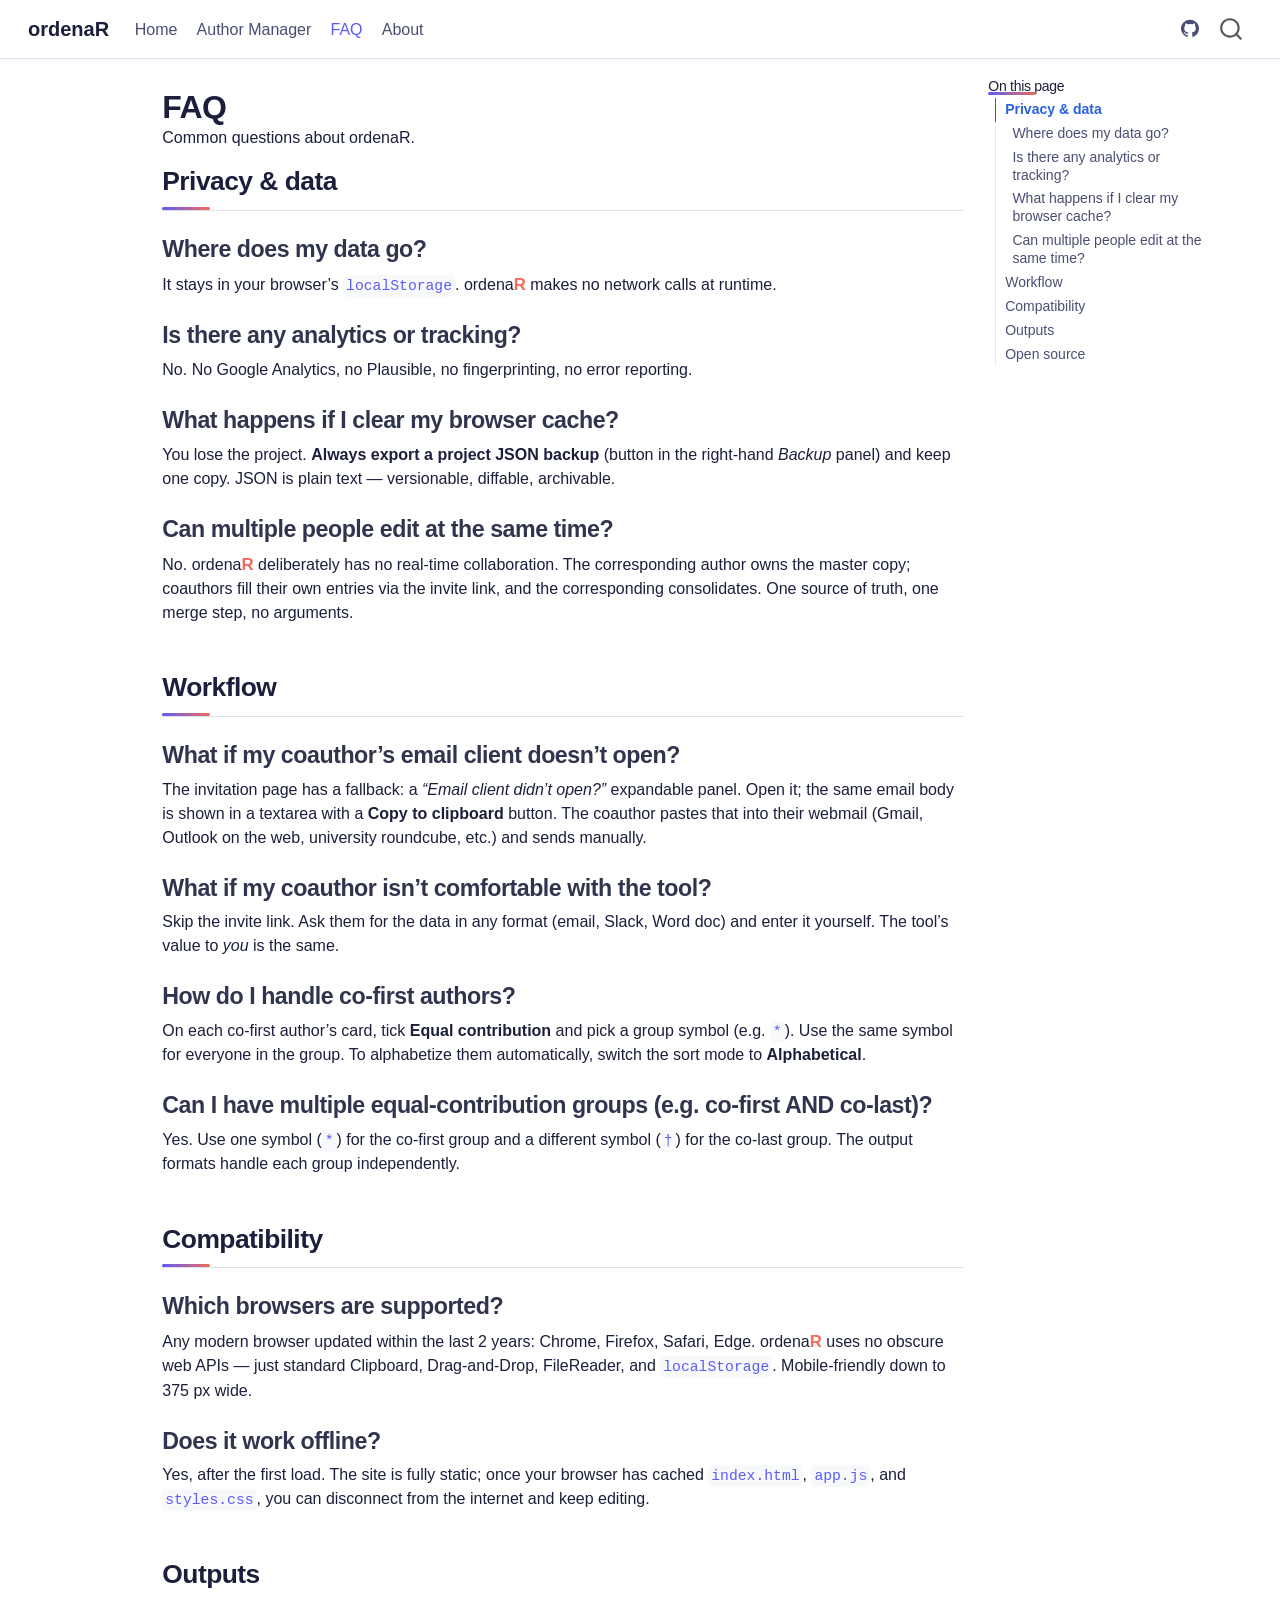
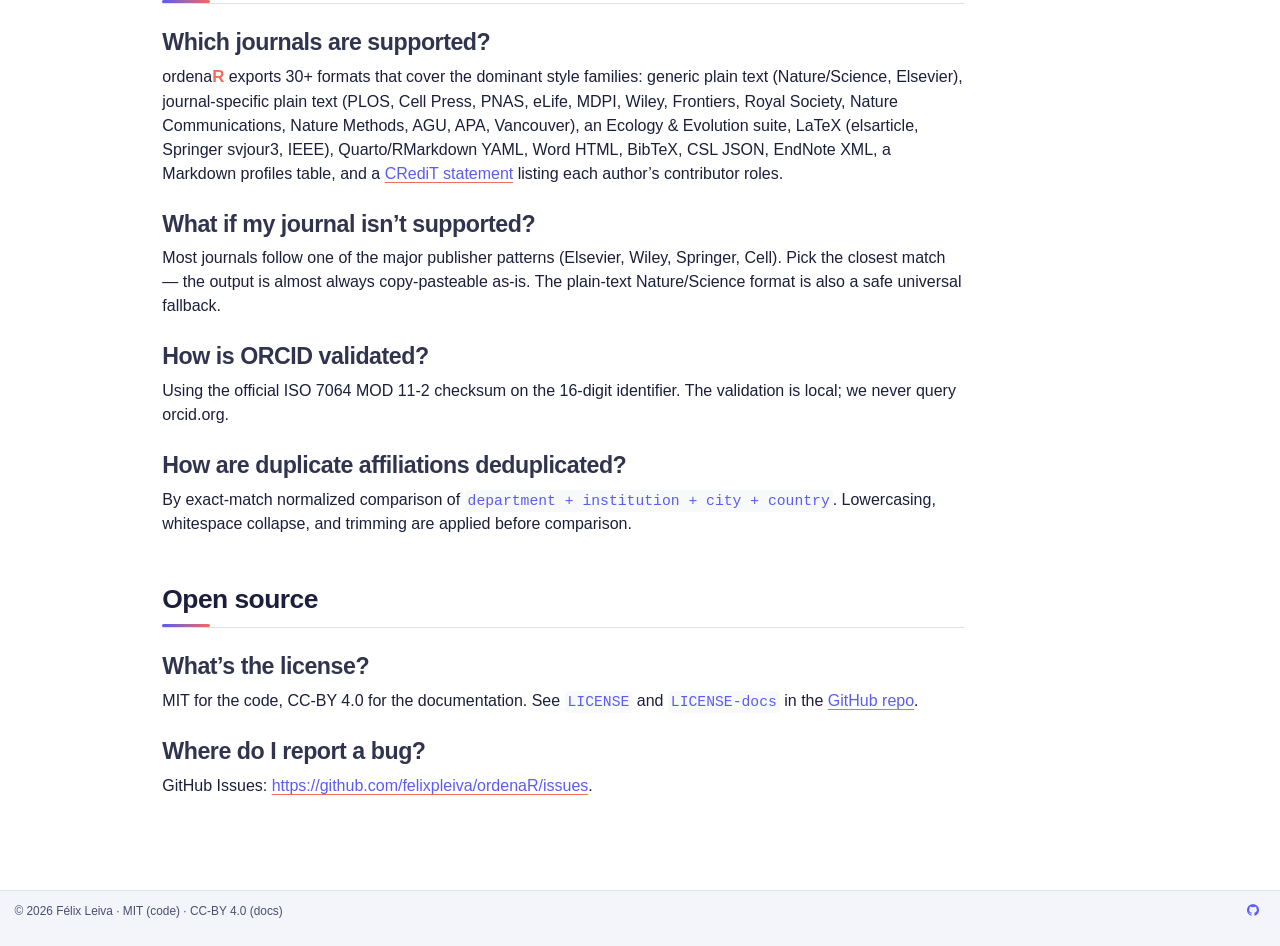
==== faq.html @ a2db0790 "Deploying to gh-pages from @ felixpleiva/ordenaR@e0cb5f32d7798f420a623ef9fae469dfe16ce0b2 🚀" ====
<!DOCTYPE html>
<html xmlns="http://www.w3.org/1999/xhtml" lang="en" xml:lang="en"><head>

<meta charset="utf-8">
<meta name="generator" content="quarto-1.5.57">

<meta name="viewport" content="width=device-width, initial-scale=1.0, user-scalable=yes">

<meta name="description" content="Common questions about ordenaR.">

<title>FAQ – ordenaR</title>
<style>
code{white-space: pre-wrap;}
span.smallcaps{font-variant: small-caps;}
div.columns{display: flex; gap: min(4vw, 1.5em);}
div.column{flex: auto; overflow-x: auto;}
div.hanging-indent{margin-left: 1.5em; text-indent: -1.5em;}
ul.task-list{list-style: none;}
ul.task-list li input[type="checkbox"] {
  width: 0.8em;
  margin: 0 0.8em 0.2em -1em; /* quarto-specific, see https://github.com/quarto-dev/quarto-cli/issues/4556 */ 
  vertical-align: middle;
}
</style>


<script src="site_libs/quarto-nav/quarto-nav.js"></script>
<script src="site_libs/clipboard/clipboard.min.js"></script>
<script src="site_libs/quarto-search/autocomplete.umd.js"></script>
<script src="site_libs/quarto-search/fuse.min.js"></script>
<script src="site_libs/quarto-search/quarto-search.js"></script>
<meta name="quarto:offset" content="./">
<script src="site_libs/quarto-html/quarto.js"></script>
<script src="site_libs/quarto-html/popper.min.js"></script>
<script src="site_libs/quarto-html/tippy.umd.min.js"></script>
<script src="site_libs/quarto-html/anchor.min.js"></script>
<link href="site_libs/quarto-html/tippy.css" rel="stylesheet">
<link href="site_libs/quarto-html/quarto-syntax-highlighting.css" rel="stylesheet" id="quarto-text-highlighting-styles">
<script src="site_libs/bootstrap/bootstrap.min.js"></script>
<link href="site_libs/bootstrap/bootstrap-icons.css" rel="stylesheet">
<link href="site_libs/bootstrap/bootstrap.min.css" rel="stylesheet" id="quarto-bootstrap" data-mode="light">
<script id="quarto-search-options" type="application/json">{
  "location": "navbar",
  "copy-button": false,
  "collapse-after": 3,
  "panel-placement": "end",
  "type": "overlay",
  "limit": 50,
  "keyboard-shortcut": [
    "f",
    "/",
    "s"
  ],
  "show-item-context": false,
  "language": {
    "search-no-results-text": "No results",
    "search-matching-documents-text": "matching documents",
    "search-copy-link-title": "Copy link to search",
    "search-hide-matches-text": "Hide additional matches",
    "search-more-match-text": "more match in this document",
    "search-more-matches-text": "more matches in this document",
    "search-clear-button-title": "Clear",
    "search-text-placeholder": "",
    "search-detached-cancel-button-title": "Cancel",
    "search-submit-button-title": "Submit",
    "search-label": "Search"
  }
}</script>
<style>html{ scroll-behavior: smooth; }</style>


<link rel="stylesheet" href="styles.css">
</head>

<body class="nav-fixed">

<div id="quarto-search-results"></div>
  <header id="quarto-header" class="headroom fixed-top">
    <nav class="navbar navbar-expand-lg " data-bs-theme="dark">
      <div class="navbar-container container-fluid">
      <div class="navbar-brand-container mx-auto">
    <a class="navbar-brand" href="./index.html">
    <span class="navbar-title">ordenaR</span>
    </a>
  </div>
            <div id="quarto-search" class="" title="Search"></div>
          <button class="navbar-toggler" type="button" data-bs-toggle="collapse" data-bs-target="#navbarCollapse" aria-controls="navbarCollapse" role="menu" aria-expanded="false" aria-label="Toggle navigation" onclick="if (window.quartoToggleHeadroom) { window.quartoToggleHeadroom(); }">
  <span class="navbar-toggler-icon"></span>
</button>
          <div class="collapse navbar-collapse" id="navbarCollapse">
            <ul class="navbar-nav navbar-nav-scroll me-auto">
  <li class="nav-item">
    <a class="nav-link" href="./index.html"> 
<span class="menu-text">Home</span></a>
  </li>  
  <li class="nav-item">
    <a class="nav-link" href="./author-manager.html"> 
<span class="menu-text">Author Manager</span></a>
  </li>  
  <li class="nav-item">
    <a class="nav-link active" href="./faq.html" aria-current="page"> 
<span class="menu-text">FAQ</span></a>
  </li>  
  <li class="nav-item">
    <a class="nav-link" href="./about.html"> 
<span class="menu-text">About</span></a>
  </li>  
</ul>
            <ul class="navbar-nav navbar-nav-scroll ms-auto">
  <li class="nav-item compact">
    <a class="nav-link" href="https://github.com/felixpleiva/ordenaR"> <i class="bi bi-github" role="img" aria-label="GitHub repository">
</i> 
<span class="menu-text"></span></a>
  </li>  
</ul>
          </div> <!-- /navcollapse -->
            <div class="quarto-navbar-tools">
</div>
      </div> <!-- /container-fluid -->
    </nav>
</header>
<!-- content -->
<div id="quarto-content" class="quarto-container page-columns page-rows-contents page-layout-article page-navbar">
<!-- sidebar -->
<!-- margin-sidebar -->
    <div id="quarto-margin-sidebar" class="sidebar margin-sidebar">
        <nav id="TOC" role="doc-toc" class="toc-active">
    <h2 id="toc-title">On this page</h2>
   
  <ul>
  <li><a href="#privacy-data" id="toc-privacy-data" class="nav-link active" data-scroll-target="#privacy-data">Privacy &amp; data</a>
  <ul class="collapse">
  <li><a href="#where-does-my-data-go" id="toc-where-does-my-data-go" class="nav-link" data-scroll-target="#where-does-my-data-go">Where does my data go?</a></li>
  <li><a href="#is-there-any-analytics-or-tracking" id="toc-is-there-any-analytics-or-tracking" class="nav-link" data-scroll-target="#is-there-any-analytics-or-tracking">Is there any analytics or tracking?</a></li>
  <li><a href="#what-happens-if-i-clear-my-browser-cache" id="toc-what-happens-if-i-clear-my-browser-cache" class="nav-link" data-scroll-target="#what-happens-if-i-clear-my-browser-cache">What happens if I clear my browser cache?</a></li>
  <li><a href="#can-multiple-people-edit-at-the-same-time" id="toc-can-multiple-people-edit-at-the-same-time" class="nav-link" data-scroll-target="#can-multiple-people-edit-at-the-same-time">Can multiple people edit at the same time?</a></li>
  </ul></li>
  <li><a href="#workflow" id="toc-workflow" class="nav-link" data-scroll-target="#workflow">Workflow</a>
  <ul class="collapse">
  <li><a href="#what-if-my-coauthors-email-client-doesnt-open" id="toc-what-if-my-coauthors-email-client-doesnt-open" class="nav-link" data-scroll-target="#what-if-my-coauthors-email-client-doesnt-open">What if my coauthor’s email client doesn’t open?</a></li>
  <li><a href="#what-if-my-coauthor-isnt-comfortable-with-the-tool" id="toc-what-if-my-coauthor-isnt-comfortable-with-the-tool" class="nav-link" data-scroll-target="#what-if-my-coauthor-isnt-comfortable-with-the-tool">What if my coauthor isn’t comfortable with the tool?</a></li>
  <li><a href="#how-do-i-handle-co-first-authors" id="toc-how-do-i-handle-co-first-authors" class="nav-link" data-scroll-target="#how-do-i-handle-co-first-authors">How do I handle co-first authors?</a></li>
  <li><a href="#can-i-have-multiple-equal-contribution-groups-e.g.-co-first-and-co-last" id="toc-can-i-have-multiple-equal-contribution-groups-e.g.-co-first-and-co-last" class="nav-link" data-scroll-target="#can-i-have-multiple-equal-contribution-groups-e.g.-co-first-and-co-last">Can I have multiple equal-contribution groups (e.g.&nbsp;co-first AND co-last)?</a></li>
  </ul></li>
  <li><a href="#compatibility" id="toc-compatibility" class="nav-link" data-scroll-target="#compatibility">Compatibility</a>
  <ul class="collapse">
  <li><a href="#which-browsers-are-supported" id="toc-which-browsers-are-supported" class="nav-link" data-scroll-target="#which-browsers-are-supported">Which browsers are supported?</a></li>
  <li><a href="#does-it-work-offline" id="toc-does-it-work-offline" class="nav-link" data-scroll-target="#does-it-work-offline">Does it work offline?</a></li>
  </ul></li>
  <li><a href="#outputs" id="toc-outputs" class="nav-link" data-scroll-target="#outputs">Outputs</a>
  <ul class="collapse">
  <li><a href="#which-journals-are-supported" id="toc-which-journals-are-supported" class="nav-link" data-scroll-target="#which-journals-are-supported">Which journals are supported?</a></li>
  <li><a href="#what-if-my-journal-isnt-supported" id="toc-what-if-my-journal-isnt-supported" class="nav-link" data-scroll-target="#what-if-my-journal-isnt-supported">What if my journal isn’t supported?</a></li>
  <li><a href="#how-is-orcid-validated" id="toc-how-is-orcid-validated" class="nav-link" data-scroll-target="#how-is-orcid-validated">How is ORCID validated?</a></li>
  <li><a href="#how-are-duplicate-affiliations-deduplicated" id="toc-how-are-duplicate-affiliations-deduplicated" class="nav-link" data-scroll-target="#how-are-duplicate-affiliations-deduplicated">How are duplicate affiliations deduplicated?</a></li>
  </ul></li>
  <li><a href="#open-source" id="toc-open-source" class="nav-link" data-scroll-target="#open-source">Open source</a>
  <ul class="collapse">
  <li><a href="#whats-the-license" id="toc-whats-the-license" class="nav-link" data-scroll-target="#whats-the-license">What’s the license?</a></li>
  <li><a href="#where-do-i-report-a-bug" id="toc-where-do-i-report-a-bug" class="nav-link" data-scroll-target="#where-do-i-report-a-bug">Where do I report a bug?</a></li>
  </ul></li>
  </ul>
</nav>
    </div>
<!-- main -->
<main class="content" id="quarto-document-content">

<header id="title-block-header" class="quarto-title-block default">
<div class="quarto-title">
<h1 class="title">FAQ</h1>
</div>

<div>
  <div class="description">
    Common questions about ordenaR.
  </div>
</div>


<div class="quarto-title-meta">

    
  
    
  </div>
  


</header>


<section id="privacy-data" class="level2">
<h2 class="anchored" data-anchor-id="privacy-data">Privacy &amp; data</h2>
<section id="where-does-my-data-go" class="level3">
<h3 class="anchored" data-anchor-id="where-does-my-data-go">Where does my data go?</h3>
<p>It stays in your browser’s <code>localStorage</code>. ordena<span class="brand-r">R</span> makes no network calls at runtime.</p>
</section>
<section id="is-there-any-analytics-or-tracking" class="level3">
<h3 class="anchored" data-anchor-id="is-there-any-analytics-or-tracking">Is there any analytics or tracking?</h3>
<p>No.&nbsp;No Google Analytics, no Plausible, no fingerprinting, no error reporting.</p>
</section>
<section id="what-happens-if-i-clear-my-browser-cache" class="level3">
<h3 class="anchored" data-anchor-id="what-happens-if-i-clear-my-browser-cache">What happens if I clear my browser cache?</h3>
<p>You lose the project. <strong>Always export a project JSON backup</strong> (button in the right-hand <em>Backup</em> panel) and keep one copy. JSON is plain text — versionable, diffable, archivable.</p>
</section>
<section id="can-multiple-people-edit-at-the-same-time" class="level3">
<h3 class="anchored" data-anchor-id="can-multiple-people-edit-at-the-same-time">Can multiple people edit at the same time?</h3>
<p>No.&nbsp;ordena<span class="brand-r">R</span> deliberately has no real-time collaboration. The corresponding author owns the master copy; coauthors fill their own entries via the invite link, and the corresponding consolidates. One source of truth, one merge step, no arguments.</p>
</section>
</section>
<section id="workflow" class="level2">
<h2 class="anchored" data-anchor-id="workflow">Workflow</h2>
<section id="what-if-my-coauthors-email-client-doesnt-open" class="level3">
<h3 class="anchored" data-anchor-id="what-if-my-coauthors-email-client-doesnt-open">What if my coauthor’s email client doesn’t open?</h3>
<p>The invitation page has a fallback: a <em>“Email client didn’t open?”</em> expandable panel. Open it; the same email body is shown in a textarea with a <strong>Copy to clipboard</strong> button. The coauthor pastes that into their webmail (Gmail, Outlook on the web, university roundcube, etc.) and sends manually.</p>
</section>
<section id="what-if-my-coauthor-isnt-comfortable-with-the-tool" class="level3">
<h3 class="anchored" data-anchor-id="what-if-my-coauthor-isnt-comfortable-with-the-tool">What if my coauthor isn’t comfortable with the tool?</h3>
<p>Skip the invite link. Ask them for the data in any format (email, Slack, Word doc) and enter it yourself. The tool’s value to <em>you</em> is the same.</p>
</section>
<section id="how-do-i-handle-co-first-authors" class="level3">
<h3 class="anchored" data-anchor-id="how-do-i-handle-co-first-authors">How do I handle co-first authors?</h3>
<p>On each co-first author’s card, tick <strong>Equal contribution</strong> and pick a group symbol (e.g.&nbsp;<code>*</code>). Use the same symbol for everyone in the group. To alphabetize them automatically, switch the sort mode to <strong>Alphabetical</strong>.</p>
</section>
<section id="can-i-have-multiple-equal-contribution-groups-e.g.-co-first-and-co-last" class="level3">
<h3 class="anchored" data-anchor-id="can-i-have-multiple-equal-contribution-groups-e.g.-co-first-and-co-last">Can I have multiple equal-contribution groups (e.g.&nbsp;co-first AND co-last)?</h3>
<p>Yes. Use one symbol (<code>*</code>) for the co-first group and a different symbol (<code>†</code>) for the co-last group. The output formats handle each group independently.</p>
</section>
</section>
<section id="compatibility" class="level2">
<h2 class="anchored" data-anchor-id="compatibility">Compatibility</h2>
<section id="which-browsers-are-supported" class="level3">
<h3 class="anchored" data-anchor-id="which-browsers-are-supported">Which browsers are supported?</h3>
<p>Any modern browser updated within the last 2 years: Chrome, Firefox, Safari, Edge. ordena<span class="brand-r">R</span> uses no obscure web APIs — just standard Clipboard, Drag-and-Drop, FileReader, and <code>localStorage</code>. Mobile-friendly down to 375 px wide.</p>
</section>
<section id="does-it-work-offline" class="level3">
<h3 class="anchored" data-anchor-id="does-it-work-offline">Does it work offline?</h3>
<p>Yes, after the first load. The site is fully static; once your browser has cached <code>index.html</code>, <code>app.js</code>, and <code>styles.css</code>, you can disconnect from the internet and keep editing.</p>
</section>
</section>
<section id="outputs" class="level2">
<h2 class="anchored" data-anchor-id="outputs">Outputs</h2>
<section id="which-journals-are-supported" class="level3">
<h3 class="anchored" data-anchor-id="which-journals-are-supported">Which journals are supported?</h3>
<p>ordena<span class="brand-r">R</span> exports 30+ formats that cover the dominant style families: generic plain text (Nature/Science, Elsevier), journal-specific plain text (PLOS, Cell Press, PNAS, eLife, MDPI, Wiley, Frontiers, Royal Society, Nature Communications, Nature Methods, AGU, APA, Vancouver), an Ecology &amp; Evolution suite, LaTeX (elsarticle, Springer svjour3, IEEE), Quarto/RMarkdown YAML, Word HTML, BibTeX, CSL JSON, EndNote XML, a Markdown profiles table, and a <a href="https://credit.niso.org/">CRediT statement</a> listing each author’s contributor roles.</p>
</section>
<section id="what-if-my-journal-isnt-supported" class="level3">
<h3 class="anchored" data-anchor-id="what-if-my-journal-isnt-supported">What if my journal isn’t supported?</h3>
<p>Most journals follow one of the major publisher patterns (Elsevier, Wiley, Springer, Cell). Pick the closest match — the output is almost always copy-pasteable as-is. The plain-text Nature/Science format is also a safe universal fallback.</p>
</section>
<section id="how-is-orcid-validated" class="level3">
<h3 class="anchored" data-anchor-id="how-is-orcid-validated">How is ORCID validated?</h3>
<p>Using the official ISO 7064 MOD 11-2 checksum on the 16-digit identifier. The validation is local; we never query orcid.org.</p>
</section>
<section id="how-are-duplicate-affiliations-deduplicated" class="level3">
<h3 class="anchored" data-anchor-id="how-are-duplicate-affiliations-deduplicated">How are duplicate affiliations deduplicated?</h3>
<p>By exact-match normalized comparison of <code>department + institution + city + country</code>. Lowercasing, whitespace collapse, and trimming are applied before comparison.</p>
</section>
</section>
<section id="open-source" class="level2">
<h2 class="anchored" data-anchor-id="open-source">Open source</h2>
<section id="whats-the-license" class="level3">
<h3 class="anchored" data-anchor-id="whats-the-license">What’s the license?</h3>
<p>MIT for the code, CC-BY 4.0 for the documentation. See <code>LICENSE</code> and <code>LICENSE-docs</code> in the <a href="https://github.com/felixpleiva/ordenaR">GitHub repo</a>.</p>
</section>
<section id="where-do-i-report-a-bug" class="level3">
<h3 class="anchored" data-anchor-id="where-do-i-report-a-bug">Where do I report a bug?</h3>
<p>GitHub Issues: <a href="https://github.com/felixpleiva/ordenaR/issues" class="uri">https://github.com/felixpleiva/ordenaR/issues</a>.</p>


</section>
</section>

</main> <!-- /main -->
<script id="quarto-html-after-body" type="application/javascript">
window.document.addEventListener("DOMContentLoaded", function (event) {
  const toggleBodyColorMode = (bsSheetEl) => {
    const mode = bsSheetEl.getAttribute("data-mode");
    const bodyEl = window.document.querySelector("body");
    if (mode === "dark") {
      bodyEl.classList.add("quarto-dark");
      bodyEl.classList.remove("quarto-light");
    } else {
      bodyEl.classList.add("quarto-light");
      bodyEl.classList.remove("quarto-dark");
    }
  }
  const toggleBodyColorPrimary = () => {
    const bsSheetEl = window.document.querySelector("link#quarto-bootstrap");
    if (bsSheetEl) {
      toggleBodyColorMode(bsSheetEl);
    }
  }
  toggleBodyColorPrimary();  
  const icon = "";
  const anchorJS = new window.AnchorJS();
  anchorJS.options = {
    placement: 'right',
    icon: icon
  };
  anchorJS.add('.anchored');
  const isCodeAnnotation = (el) => {
    for (const clz of el.classList) {
      if (clz.startsWith('code-annotation-')) {                     
        return true;
      }
    }
    return false;
  }
  const onCopySuccess = function(e) {
    // button target
    const button = e.trigger;
    // don't keep focus
    button.blur();
    // flash "checked"
    button.classList.add('code-copy-button-checked');
    var currentTitle = button.getAttribute("title");
    button.setAttribute("title", "Copied!");
    let tooltip;
    if (window.bootstrap) {
      button.setAttribute("data-bs-toggle", "tooltip");
      button.setAttribute("data-bs-placement", "left");
      button.setAttribute("data-bs-title", "Copied!");
      tooltip = new bootstrap.Tooltip(button, 
        { trigger: "manual", 
          customClass: "code-copy-button-tooltip",
          offset: [0, -8]});
      tooltip.show();    
    }
    setTimeout(function() {
      if (tooltip) {
        tooltip.hide();
        button.removeAttribute("data-bs-title");
        button.removeAttribute("data-bs-toggle");
        button.removeAttribute("data-bs-placement");
      }
      button.setAttribute("title", currentTitle);
      button.classList.remove('code-copy-button-checked');
    }, 1000);
    // clear code selection
    e.clearSelection();
  }
  const getTextToCopy = function(trigger) {
      const codeEl = trigger.previousElementSibling.cloneNode(true);
      for (const childEl of codeEl.children) {
        if (isCodeAnnotation(childEl)) {
          childEl.remove();
        }
      }
      return codeEl.innerText;
  }
  const clipboard = new window.ClipboardJS('.code-copy-button:not([data-in-quarto-modal])', {
    text: getTextToCopy
  });
  clipboard.on('success', onCopySuccess);
  if (window.document.getElementById('quarto-embedded-source-code-modal')) {
    // For code content inside modals, clipBoardJS needs to be initialized with a container option
    // TODO: Check when it could be a function (https://github.com/zenorocha/clipboard.js/issues/860)
    const clipboardModal = new window.ClipboardJS('.code-copy-button[data-in-quarto-modal]', {
      text: getTextToCopy,
      container: window.document.getElementById('quarto-embedded-source-code-modal')
    });
    clipboardModal.on('success', onCopySuccess);
  }
    var localhostRegex = new RegExp(/^(?:http|https):\/\/localhost\:?[0-9]*\//);
    var mailtoRegex = new RegExp(/^mailto:/);
      var filterRegex = new RegExp("https:\/\/felixpleiva\.github\.io\/ordenaR\/");
    var isInternal = (href) => {
        return filterRegex.test(href) || localhostRegex.test(href) || mailtoRegex.test(href);
    }
    // Inspect non-navigation links and adorn them if external
 	var links = window.document.querySelectorAll('a[href]:not(.nav-link):not(.navbar-brand):not(.toc-action):not(.sidebar-link):not(.sidebar-item-toggle):not(.pagination-link):not(.no-external):not([aria-hidden]):not(.dropdown-item):not(.quarto-navigation-tool):not(.about-link)');
    for (var i=0; i<links.length; i++) {
      const link = links[i];
      if (!isInternal(link.href)) {
        // undo the damage that might have been done by quarto-nav.js in the case of
        // links that we want to consider external
        if (link.dataset.originalHref !== undefined) {
          link.href = link.dataset.originalHref;
        }
          // target, if specified
          link.setAttribute("target", "_blank");
          if (link.getAttribute("rel") === null) {
            link.setAttribute("rel", "noopener");
          }
      }
    }
  function tippyHover(el, contentFn, onTriggerFn, onUntriggerFn) {
    const config = {
      allowHTML: true,
      maxWidth: 500,
      delay: 100,
      arrow: false,
      appendTo: function(el) {
          return el.parentElement;
      },
      interactive: true,
      interactiveBorder: 10,
      theme: 'quarto',
      placement: 'bottom-start',
    };
    if (contentFn) {
      config.content = contentFn;
    }
    if (onTriggerFn) {
      config.onTrigger = onTriggerFn;
    }
    if (onUntriggerFn) {
      config.onUntrigger = onUntriggerFn;
    }
    window.tippy(el, config); 
  }
  const noterefs = window.document.querySelectorAll('a[role="doc-noteref"]');
  for (var i=0; i<noterefs.length; i++) {
    const ref = noterefs[i];
    tippyHover(ref, function() {
      // use id or data attribute instead here
      let href = ref.getAttribute('data-footnote-href') || ref.getAttribute('href');
      try { href = new URL(href).hash; } catch {}
      const id = href.replace(/^#\/?/, "");
      const note = window.document.getElementById(id);
      if (note) {
        return note.innerHTML;
      } else {
        return "";
      }
    });
  }
  const xrefs = window.document.querySelectorAll('a.quarto-xref');
  const processXRef = (id, note) => {
    // Strip column container classes
    const stripColumnClz = (el) => {
      el.classList.remove("page-full", "page-columns");
      if (el.children) {
        for (const child of el.children) {
          stripColumnClz(child);
        }
      }
    }
    stripColumnClz(note)
    if (id === null || id.startsWith('sec-')) {
      // Special case sections, only their first couple elements
      const container = document.createElement("div");
      if (note.children && note.children.length > 2) {
        container.appendChild(note.children[0].cloneNode(true));
        for (let i = 1; i < note.children.length; i++) {
          const child = note.children[i];
          if (child.tagName === "P" && child.innerText === "") {
            continue;
          } else {
            container.appendChild(child.cloneNode(true));
            break;
          }
        }
        if (window.Quarto?.typesetMath) {
          window.Quarto.typesetMath(container);
        }
        return container.innerHTML
      } else {
        if (window.Quarto?.typesetMath) {
          window.Quarto.typesetMath(note);
        }
        return note.innerHTML;
      }
    } else {
      // Remove any anchor links if they are present
      const anchorLink = note.querySelector('a.anchorjs-link');
      if (anchorLink) {
        anchorLink.remove();
      }
      if (window.Quarto?.typesetMath) {
        window.Quarto.typesetMath(note);
      }
      // TODO in 1.5, we should make sure this works without a callout special case
      if (note.classList.contains("callout")) {
        return note.outerHTML;
      } else {
        return note.innerHTML;
      }
    }
  }
  for (var i=0; i<xrefs.length; i++) {
    const xref = xrefs[i];
    tippyHover(xref, undefined, function(instance) {
      instance.disable();
      let url = xref.getAttribute('href');
      let hash = undefined; 
      if (url.startsWith('#')) {
        hash = url;
      } else {
        try { hash = new URL(url).hash; } catch {}
      }
      if (hash) {
        const id = hash.replace(/^#\/?/, "");
        const note = window.document.getElementById(id);
        if (note !== null) {
          try {
            const html = processXRef(id, note.cloneNode(true));
            instance.setContent(html);
          } finally {
            instance.enable();
            instance.show();
          }
        } else {
          // See if we can fetch this
          fetch(url.split('#')[0])
          .then(res => res.text())
          .then(html => {
            const parser = new DOMParser();
            const htmlDoc = parser.parseFromString(html, "text/html");
            const note = htmlDoc.getElementById(id);
            if (note !== null) {
              const html = processXRef(id, note);
              instance.setContent(html);
            } 
          }).finally(() => {
            instance.enable();
            instance.show();
          });
        }
      } else {
        // See if we can fetch a full url (with no hash to target)
        // This is a special case and we should probably do some content thinning / targeting
        fetch(url)
        .then(res => res.text())
        .then(html => {
          const parser = new DOMParser();
          const htmlDoc = parser.parseFromString(html, "text/html");
          const note = htmlDoc.querySelector('main.content');
          if (note !== null) {
            // This should only happen for chapter cross references
            // (since there is no id in the URL)
            // remove the first header
            if (note.children.length > 0 && note.children[0].tagName === "HEADER") {
              note.children[0].remove();
            }
            const html = processXRef(null, note);
            instance.setContent(html);
          } 
        }).finally(() => {
          instance.enable();
          instance.show();
        });
      }
    }, function(instance) {
    });
  }
      let selectedAnnoteEl;
      const selectorForAnnotation = ( cell, annotation) => {
        let cellAttr = 'data-code-cell="' + cell + '"';
        let lineAttr = 'data-code-annotation="' +  annotation + '"';
        const selector = 'span[' + cellAttr + '][' + lineAttr + ']';
        return selector;
      }
      const selectCodeLines = (annoteEl) => {
        const doc = window.document;
        const targetCell = annoteEl.getAttribute("data-target-cell");
        const targetAnnotation = annoteEl.getAttribute("data-target-annotation");
        const annoteSpan = window.document.querySelector(selectorForAnnotation(targetCell, targetAnnotation));
        const lines = annoteSpan.getAttribute("data-code-lines").split(",");
        const lineIds = lines.map((line) => {
          return targetCell + "-" + line;
        })
        let top = null;
        let height = null;
        let parent = null;
        if (lineIds.length > 0) {
            //compute the position of the single el (top and bottom and make a div)
            const el = window.document.getElementById(lineIds[0]);
            top = el.offsetTop;
            height = el.offsetHeight;
            parent = el.parentElement.parentElement;
          if (lineIds.length > 1) {
            const lastEl = window.document.getElementById(lineIds[lineIds.length - 1]);
            const bottom = lastEl.offsetTop + lastEl.offsetHeight;
            height = bottom - top;
          }
          if (top !== null && height !== null && parent !== null) {
            // cook up a div (if necessary) and position it 
            let div = window.document.getElementById("code-annotation-line-highlight");
            if (div === null) {
              div = window.document.createElement("div");
              div.setAttribute("id", "code-annotation-line-highlight");
              div.style.position = 'absolute';
              parent.appendChild(div);
            }
            div.style.top = top - 2 + "px";
            div.style.height = height + 4 + "px";
            div.style.left = 0;
            let gutterDiv = window.document.getElementById("code-annotation-line-highlight-gutter");
            if (gutterDiv === null) {
              gutterDiv = window.document.createElement("div");
              gutterDiv.setAttribute("id", "code-annotation-line-highlight-gutter");
              gutterDiv.style.position = 'absolute';
              const codeCell = window.document.getElementById(targetCell);
              const gutter = codeCell.querySelector('.code-annotation-gutter');
              gutter.appendChild(gutterDiv);
            }
            gutterDiv.style.top = top - 2 + "px";
            gutterDiv.style.height = height + 4 + "px";
          }
          selectedAnnoteEl = annoteEl;
        }
      };
      const unselectCodeLines = () => {
        const elementsIds = ["code-annotation-line-highlight", "code-annotation-line-highlight-gutter"];
        elementsIds.forEach((elId) => {
          const div = window.document.getElementById(elId);
          if (div) {
            div.remove();
          }
        });
        selectedAnnoteEl = undefined;
      };
        // Handle positioning of the toggle
    window.addEventListener(
      "resize",
      throttle(() => {
        elRect = undefined;
        if (selectedAnnoteEl) {
          selectCodeLines(selectedAnnoteEl);
        }
      }, 10)
    );
    function throttle(fn, ms) {
    let throttle = false;
    let timer;
      return (...args) => {
        if(!throttle) { // first call gets through
            fn.apply(this, args);
            throttle = true;
        } else { // all the others get throttled
            if(timer) clearTimeout(timer); // cancel #2
            timer = setTimeout(() => {
              fn.apply(this, args);
              timer = throttle = false;
            }, ms);
        }
      };
    }
      // Attach click handler to the DT
      const annoteDls = window.document.querySelectorAll('dt[data-target-cell]');
      for (const annoteDlNode of annoteDls) {
        annoteDlNode.addEventListener('click', (event) => {
          const clickedEl = event.target;
          if (clickedEl !== selectedAnnoteEl) {
            unselectCodeLines();
            const activeEl = window.document.querySelector('dt[data-target-cell].code-annotation-active');
            if (activeEl) {
              activeEl.classList.remove('code-annotation-active');
            }
            selectCodeLines(clickedEl);
            clickedEl.classList.add('code-annotation-active');
          } else {
            // Unselect the line
            unselectCodeLines();
            clickedEl.classList.remove('code-annotation-active');
          }
        });
      }
  const findCites = (el) => {
    const parentEl = el.parentElement;
    if (parentEl) {
      const cites = parentEl.dataset.cites;
      if (cites) {
        return {
          el,
          cites: cites.split(' ')
        };
      } else {
        return findCites(el.parentElement)
      }
    } else {
      return undefined;
    }
  };
  var bibliorefs = window.document.querySelectorAll('a[role="doc-biblioref"]');
  for (var i=0; i<bibliorefs.length; i++) {
    const ref = bibliorefs[i];
    const citeInfo = findCites(ref);
    if (citeInfo) {
      tippyHover(citeInfo.el, function() {
        var popup = window.document.createElement('div');
        citeInfo.cites.forEach(function(cite) {
          var citeDiv = window.document.createElement('div');
          citeDiv.classList.add('hanging-indent');
          citeDiv.classList.add('csl-entry');
          var biblioDiv = window.document.getElementById('ref-' + cite);
          if (biblioDiv) {
            citeDiv.innerHTML = biblioDiv.innerHTML;
          }
          popup.appendChild(citeDiv);
        });
        return popup.innerHTML;
      });
    }
  }
});
</script>
</div> <!-- /content -->
<footer class="footer">
  <div class="nav-footer">
    <div class="nav-footer-left">
<p>© 2026 Félix Leiva · MIT (code) · CC-BY 4.0 (docs)</p>
</div>   
    <div class="nav-footer-center">
      &nbsp;
    </div>
    <div class="nav-footer-right">
      <ul class="footer-items list-unstyled">
    <li class="nav-item compact">
    <a class="nav-link" href="https://github.com/felixpleiva/ordenaR">
      <i class="bi bi-github" role="img">
</i> 
    </a>
  </li>  
</ul>
    </div>
  </div>
</footer>




<script src="site_libs/quarto-html/zenscroll-min.js"></script>
</body></html>
---- site_libs/quarto-html/tippy.css ----
.tippy-box[data-animation=fade][data-state=hidden]{opacity:0}[data-tippy-root]{max-width:calc(100vw - 10px)}.tippy-box{position:relative;background-color:#333;color:#fff;border-radius:4px;font-size:14px;line-height:1.4;white-space:normal;outline:0;transition-property:transform,visibility,opacity}.tippy-box[data-placement^=top]>.tippy-arrow{bottom:0}.tippy-box[data-placement^=top]>.tippy-arrow:before{bottom:-7px;left:0;border-width:8px 8px 0;border-top-color:initial;transform-origin:center top}.tippy-box[data-placement^=bottom]>.tippy-arrow{top:0}.tippy-box[data-placement^=bottom]>.tippy-arrow:before{top:-7px;left:0;border-width:0 8px 8px;border-bottom-color:initial;transform-origin:center bottom}.tippy-box[data-placement^=left]>.tippy-arrow{right:0}.tippy-box[data-placement^=left]>.tippy-arrow:before{border-width:8px 0 8px 8px;border-left-color:initial;right:-7px;transform-origin:center left}.tippy-box[data-placement^=right]>.tippy-arrow{left:0}.tippy-box[data-placement^=right]>.tippy-arrow:before{left:-7px;border-width:8px 8px 8px 0;border-right-color:initial;transform-origin:center right}.tippy-box[data-inertia][data-state=visible]{transition-timing-function:cubic-bezier(.54,1.5,.38,1.11)}.tippy-arrow{width:16px;height:16px;color:#333}.tippy-arrow:before{content:"";position:absolute;border-color:transparent;border-style:solid}.tippy-content{position:relative;padding:5px 9px;z-index:1}
---- site_libs/quarto-html/quarto-syntax-highlighting.css ----
/* quarto syntax highlight colors */
:root {
  --quarto-hl-ot-color: #003B4F;
  --quarto-hl-at-color: #657422;
  --quarto-hl-ss-color: #20794D;
  --quarto-hl-an-color: #5E5E5E;
  --quarto-hl-fu-color: #4758AB;
  --quarto-hl-st-color: #20794D;
  --quarto-hl-cf-color: #003B4F;
  --quarto-hl-op-color: #5E5E5E;
  --quarto-hl-er-color: #AD0000;
  --quarto-hl-bn-color: #AD0000;
  --quarto-hl-al-color: #AD0000;
  --quarto-hl-va-color: #111111;
  --quarto-hl-bu-color: inherit;
  --quarto-hl-ex-color: inherit;
  --quarto-hl-pp-color: #AD0000;
  --quarto-hl-in-color: #5E5E5E;
  --quarto-hl-vs-color: #20794D;
  --quarto-hl-wa-color: #5E5E5E;
  --quarto-hl-do-color: #5E5E5E;
  --quarto-hl-im-color: #00769E;
  --quarto-hl-ch-color: #20794D;
  --quarto-hl-dt-color: #AD0000;
  --quarto-hl-fl-color: #AD0000;
  --quarto-hl-co-color: #5E5E5E;
  --quarto-hl-cv-color: #5E5E5E;
  --quarto-hl-cn-color: #8f5902;
  --quarto-hl-sc-color: #5E5E5E;
  --quarto-hl-dv-color: #AD0000;
  --quarto-hl-kw-color: #003B4F;
}

/* other quarto variables */
:root {
  --quarto-font-monospace: SFMono-Regular, Menlo, Monaco, Consolas, "Liberation Mono", "Courier New", monospace;
}

pre > code.sourceCode > span {
  color: #003B4F;
}

code span {
  color: #003B4F;
}

code.sourceCode > span {
  color: #003B4F;
}

div.sourceCode,
div.sourceCode pre.sourceCode {
  color: #003B4F;
}

code span.ot {
  color: #003B4F;
  font-style: inherit;
}

code span.at {
  color: #657422;
  font-style: inherit;
}

code span.ss {
  color: #20794D;
  font-style: inherit;
}

code span.an {
  color: #5E5E5E;
  font-style: inherit;
}

code span.fu {
  color: #4758AB;
  font-style: inherit;
}

code span.st {
  color: #20794D;
  font-style: inherit;
}

code span.cf {
  color: #003B4F;
  font-weight: bold;
  font-style: inherit;
}

code span.op {
  color: #5E5E5E;
  font-style: inherit;
}

code span.er {
  color: #AD0000;
  font-style: inherit;
}

code span.bn {
  color: #AD0000;
  font-style: inherit;
}

code span.al {
  color: #AD0000;
  font-style: inherit;
}

code span.va {
  color: #111111;
  font-style: inherit;
}

code span.bu {
  font-style: inherit;
}

code span.ex {
  font-style: inherit;
}

code span.pp {
  color: #AD0000;
  font-style: inherit;
}

code span.in {
  color: #5E5E5E;
  font-style: inherit;
}

code span.vs {
  color: #20794D;
  font-style: inherit;
}

code span.wa {
  color: #5E5E5E;
  font-style: italic;
}

code span.do {
  color: #5E5E5E;
  font-style: italic;
}

code span.im {
  color: #00769E;
  font-style: inherit;
}

code span.ch {
  color: #20794D;
  font-style: inherit;
}

code span.dt {
  color: #AD0000;
  font-style: inherit;
}

code span.fl {
  color: #AD0000;
  font-style: inherit;
}

code span.co {
  color: #5E5E5E;
  font-style: inherit;
}

code span.cv {
  color: #5E5E5E;
  font-style: italic;
}

code span.cn {
  color: #8f5902;
  font-style: inherit;
}

code span.sc {
  color: #5E5E5E;
  font-style: inherit;
}

code span.dv {
  color: #AD0000;
  font-style: inherit;
}

code span.kw {
  color: #003B4F;
  font-weight: bold;
  font-style: inherit;
}

.prevent-inlining {
  content: "</";
}

/*# sourceMappingURL=debc5d5d77c3f9108843748ff7464032.css.map */
---- styles.css ----
/* ordenaR — Quarto site overrides
 * Vibrant, friendly palette: indigo / coral / sunshine / mint
 * on a clean white surface. Built on top of the cosmo Bootstrap theme. */

:root {
  /* Surfaces */
  --bg-page: #FFFFFF;
  --bg-card: #FFFFFF;
  --bg-subtle: #F4F4FB;
  --bg-code: #F6F4FF;

  /* Text */
  --text-primary: #1B1F3B;
  --text-secondary: #4A4E72;
  --text-muted: #8084A6;

  /* Borders */
  --border-soft: #E4E2F2;
  --border-medium: #C9C5E6;

  /* Primary — vivid indigo/violet */
  --accent-primary: #5B5BF6;
  --accent-primary-hover: #4242E0;
  --accent-primary-soft: #E5E4FF;

  /* Secondary — sunny coral */
  --accent-warm: #F26B5B;
  --accent-warm-hover: #DB4F3E;
  --accent-warm-soft: #FFE3DE;

  /* Tertiary — fresh mint */
  --accent-deep: #00B894;
  --accent-deep-soft: #D8F7EE;

  /* Highlight — sunshine yellow */
  --accent-sun: #FFC93C;
  --accent-sun-soft: #FFF4D2;

  /* Status */
  --success: #10B981;
  --success-soft: #D1FAE5;
  --warning: #F59E0B;
  --warning-soft: #FEF3C7;
  --danger: #EF4444;
  --danger-soft: #FEE2E2;

  /* Shadows */
  --shadow-sm: 0 1px 2px rgba(91, 91, 246, 0.06);
  --shadow-md: 0 6px 16px rgba(91, 91, 246, 0.10);
  --shadow-lg: 0 14px 36px rgba(91, 91, 246, 0.14);

  /* Legacy aliases */
  --af-accent: var(--accent-primary);
  --af-accent-hover: var(--accent-primary-hover);
  --af-bg: var(--bg-page);
  --af-border: var(--border-soft);
}

/* ---------- Base ---------- */
body {
  font-family: "Inter", -apple-system, BlinkMacSystemFont, "Segoe UI", Roboto, sans-serif;
  background: var(--bg-page);
  color: var(--text-primary);
}

h1, h2, h3, h4, h5 {
  font-family: "Inter", -apple-system, BlinkMacSystemFont, sans-serif;
  font-weight: 700;
  letter-spacing: -0.02em;
  color: var(--text-primary);
}

/* Coral underline bar on h2 */
h2 {
  position: relative;
  padding-bottom: 0.45em;
  margin-top: 1.8em;
}
h2::after {
  content: "";
  position: absolute;
  left: 0;
  bottom: 0;
  width: 48px;
  height: 3px;
  background: linear-gradient(90deg, var(--accent-primary) 0%, var(--accent-warm) 100%);
  border-radius: 2px;
}

/* ---------- Links ---------- */
a, a:visited {
  color: var(--accent-primary);
  text-decoration: underline;
  text-decoration-thickness: 1px;
  text-decoration-color: var(--accent-warm);
  text-underline-offset: 3px;
}
a:hover {
  color: var(--accent-primary-hover);
  text-decoration-color: var(--accent-warm-hover);
}
.navbar a, .nav-link, .btn, a.btn, a.af-cta { text-decoration: none !important; }

/* ---------- Brand wordmark ---------- */
.brand-r {
  color: var(--accent-warm);
  font-weight: 800;
  font-size: 1.05em;
}

/* ---------- Navbar ---------- */
.navbar {
  background: var(--bg-card) !important;
  border-bottom: 1px solid var(--border-soft);
  box-shadow: var(--shadow-sm);
}
.navbar-brand {
  font-family: "Inter", sans-serif;
  font-weight: 800;
  color: var(--text-primary) !important;
}
.navbar .nav-link { color: var(--text-secondary) !important; font-weight: 500; }
.navbar .nav-link:hover, .navbar .nav-link.active {
  color: var(--accent-primary) !important;
}

/* ---------- Hero on index.qmd ---------- */
.af-hero {
  padding: 72px 24px 52px;
  text-align: center;
  margin-bottom: 36px;
  border-bottom: 1px solid var(--border-soft);
  background: linear-gradient(135deg, var(--accent-primary-soft) 0%, var(--accent-warm-soft) 50%, var(--accent-sun-soft) 100%);
  border-radius: 0 0 16px 16px;
}
.af-hero h1 {
  font-size: 3rem;
  margin-bottom: 0.4em;
  letter-spacing: -0.03em;
  background: linear-gradient(135deg, var(--accent-primary) 0%, var(--accent-warm) 100%);
  -webkit-background-clip: text;
  background-clip: text;
  -webkit-text-fill-color: transparent;
}
.af-hero h1::after { display: none; }
.af-hero h2::after { display: none; }
.af-hero p.lead, .af-hero .lead {
  font-size: 1.2rem;
  color: var(--text-secondary);
  max-width: 720px;
  margin: 0 auto 1.6em;
}

/* CTA */
.af-cta {
  display: inline-block;
  background: linear-gradient(135deg, var(--accent-primary) 0%, var(--accent-primary-hover) 100%);
  color: #fff !important;
  text-decoration: none !important;
  padding: 13px 26px;
  border-radius: 8px;
  font-weight: 600;
  font-family: "Inter", sans-serif;
  font-size: 1rem;
  box-shadow: var(--shadow-md);
  transition: transform 0.15s ease, box-shadow 0.15s ease;
}
.af-cta:hover {
  transform: translateY(-1px);
  box-shadow: var(--shadow-lg);
  color: #fff !important;
}
.btn-outline-secondary {
  background: var(--bg-card);
  color: var(--accent-primary) !important;
  border: 2px solid var(--accent-primary);
  text-decoration: none !important;
  padding: 11px 22px;
  border-radius: 8px;
  font-weight: 600;
  font-family: "Inter", sans-serif;
}
.btn-outline-secondary:hover {
  background: var(--accent-primary-soft);
  color: var(--accent-primary-hover) !important;
  border-color: var(--accent-primary-hover);
}

/* ---------- Feature cards on landing ---------- */
.af-features {
  display: grid;
  gap: 18px;
  grid-template-columns: repeat(auto-fit, minmax(240px, 1fr));
  margin: 30px 0;
}
.af-features .card {
  background: var(--bg-card);
  border: 1px solid var(--border-soft);
  border-radius: 12px;
  padding: 22px;
  box-shadow: var(--shadow-sm);
  transition: box-shadow 0.18s ease, transform 0.18s ease, border-color 0.18s ease;
  position: relative;
}
.af-features .card:hover {
  box-shadow: var(--shadow-md);
  border-color: var(--accent-primary);
  transform: translateY(-2px);
}
.af-features .card h3 {
  margin-top: 0;
  font-size: 1.1rem;
  color: var(--text-primary);
  padding-bottom: 0.4em;
  position: relative;
}
.af-features .card h3::after {
  content: "";
  position: absolute;
  left: 0; bottom: 0;
  width: 28px; height: 3px;
  background: var(--accent-primary);
  border-radius: 2px;
}
.af-features .card:nth-child(3n+2) h3::after { background: var(--accent-warm); }
.af-features .card:nth-child(3n+3) h3::after { background: var(--accent-deep); }

/* ---------- Inline code & code blocks ---------- */
code, .container code {
  background: var(--bg-code);
  color: var(--accent-primary);
  padding: 2px 6px;
  border-radius: 4px;
  font-family: ui-monospace, SFMono-Regular, Menlo, Consolas, monospace;
  font-size: 0.92em;
}
pre, .container pre {
  background: var(--bg-code);
  border: 1px solid var(--border-soft);
  color: var(--text-primary);
  padding: 14px 16px;
  border-radius: 8px;
  overflow: auto;
  font-family: ui-monospace, SFMono-Regular, Menlo, Consolas, monospace;
  font-size: 13px;
  box-shadow: var(--shadow-sm);
}
pre code, .container pre code {
  background: transparent;
  color: inherit;
  padding: 0;
}

/* ---------- Tables ---------- */
table, .container table {
  border-collapse: collapse;
  width: 100%;
  margin: 16px 0;
  border: 1px solid var(--border-soft);
  border-radius: 8px;
  overflow: hidden;
}
th, .container th {
  background: var(--accent-primary-soft);
  color: var(--text-primary);
  font-weight: 600;
  border: 1px solid var(--border-soft);
  padding: 10px 12px;
  text-align: left;
}
td, .container td {
  border: 1px solid var(--border-soft);
  padding: 10px 12px;
}
tbody tr:nth-child(even) td { background: var(--bg-subtle); }

/* ---------- Blockquotes & callouts ---------- */
blockquote, .container blockquote {
  border-left: 4px solid var(--accent-primary);
  padding: 10px 18px;
  background: var(--accent-primary-soft);
  margin: 16px 0;
  border-radius: 0 8px 8px 0;
  color: var(--text-secondary);
}
.callout-tip, .callout-note {
  background: var(--accent-primary-soft);
  border: 1px solid var(--border-soft);
  border-left: 4px solid var(--accent-primary);
  padding: 12px 16px;
  border-radius: 0 8px 8px 0;
  margin: 16px 0;
}
.callout-tip strong, .callout-note strong { color: var(--accent-primary); }
.callout-warning {
  background: var(--accent-warm-soft);
  border-left: 4px solid var(--accent-warm);
}
.callout-warning strong { color: var(--accent-warm-hover); }

/* ---------- Step blocks ---------- */
.af-step {
  border-left: 4px solid var(--accent-primary);
  padding: 12px 18px;
  background: var(--bg-card);
  margin: 14px 0;
  border-radius: 0 8px 8px 0;
  box-shadow: var(--shadow-sm);
}
.af-step strong { color: var(--accent-primary); }

/* ---------- Embedded tool iframe ---------- */
.af-tool-frame {
  width: 100%;
  min-height: 80vh;
  border: 1px solid var(--border-soft);
  border-radius: 12px;
  background: var(--bg-card);
  box-shadow: var(--shadow-md);
}

/* ---------- Footer ---------- */
.nav-footer, footer.site-footer, .page-footer {
  background: var(--bg-subtle);
  color: var(--text-secondary);
  font-family: "Inter", sans-serif;
  font-size: 0.9rem;
  border-top: 1px solid var(--border-soft);
}
.nav-footer a, footer.site-footer a { color: var(--accent-primary); }

/* ---------- Bootstrap button overrides ---------- */
.btn-primary {
  background: var(--accent-primary) !important;
  border-color: var(--accent-primary) !important;
  color: #fff !important;
  box-shadow: var(--shadow-sm);
}
.btn-primary:hover {
  background: var(--accent-primary-hover) !important;
  border-color: var(--accent-primary-hover) !important;
}

/* ---------- Sidebar / TOC ---------- */
#TOC a, .sidebar a, nav#toc-aside a {
  color: var(--text-secondary);
  text-decoration: none !important;
}
#TOC a:hover, .sidebar a:hover, nav#toc-aside a:hover,
#TOC a.active, .sidebar a.active, nav#toc-aside a.active {
  color: var(--accent-primary);
  font-weight: 600;
}
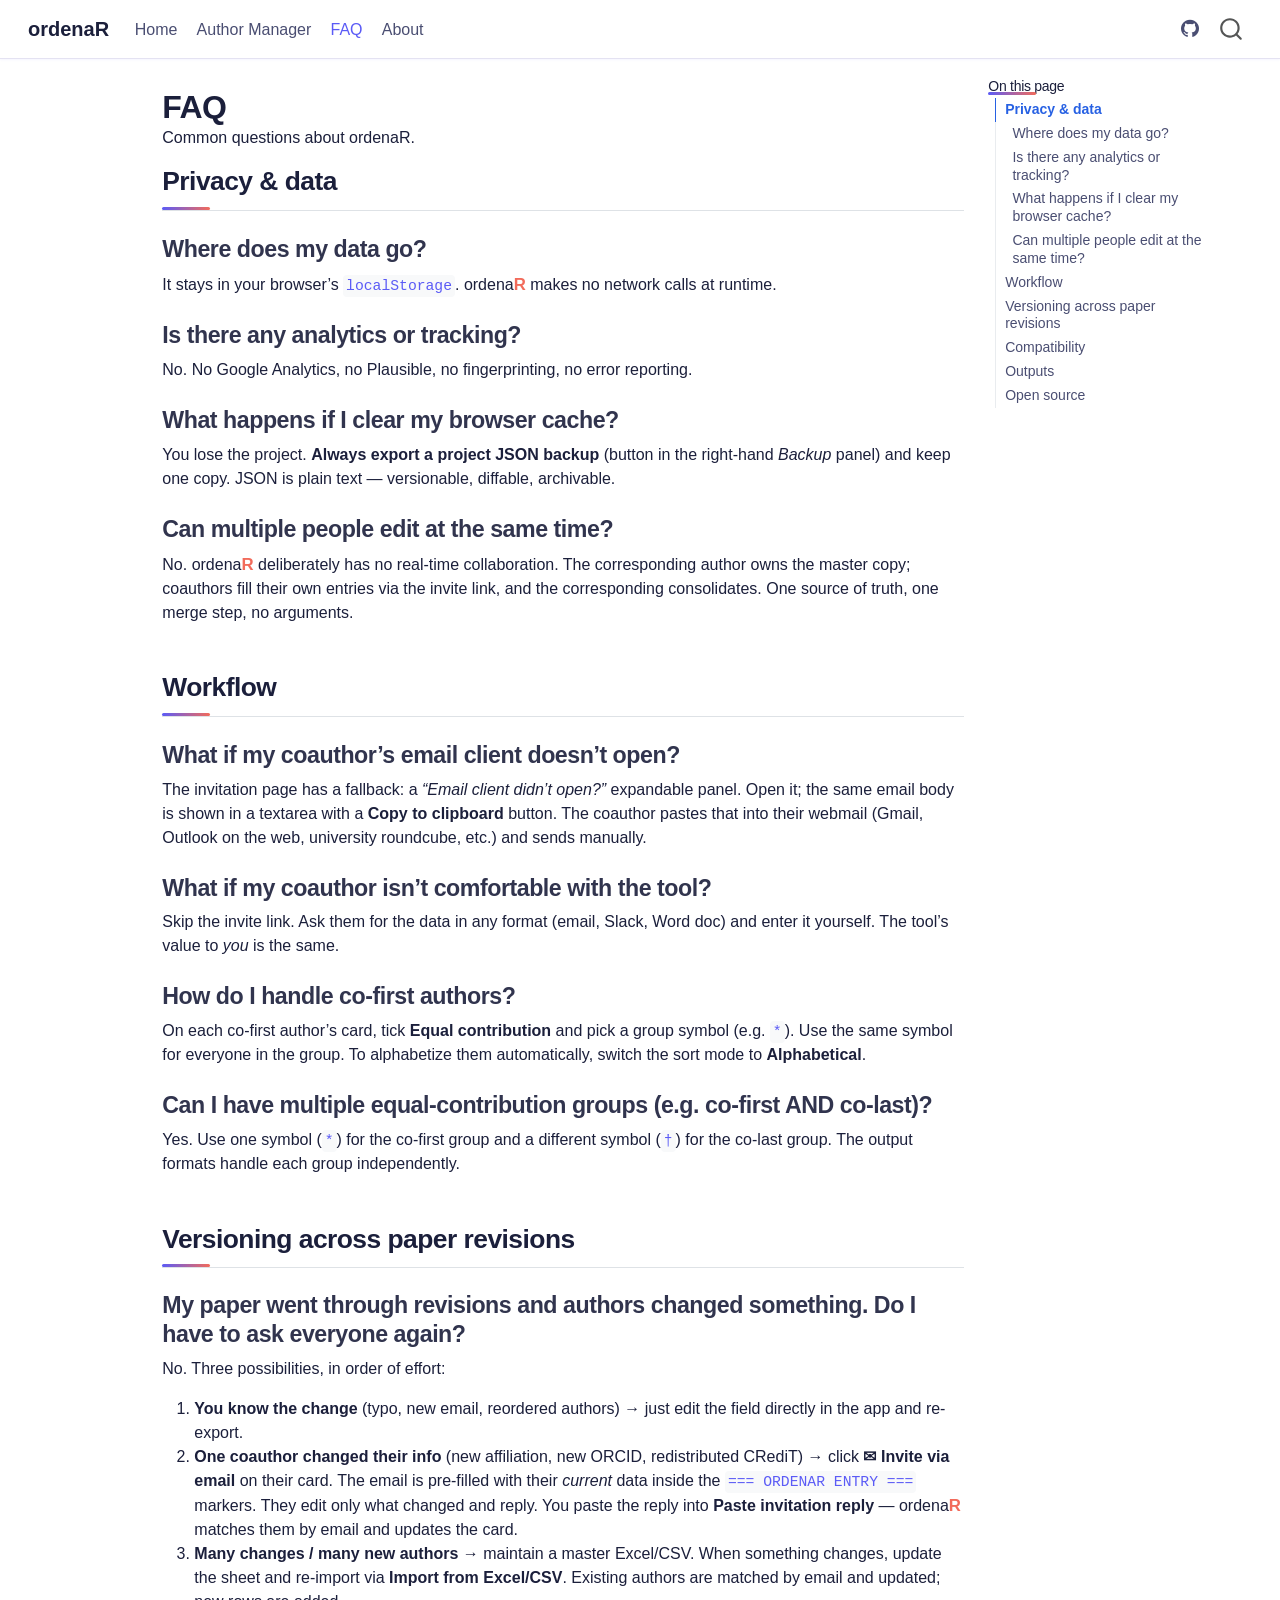
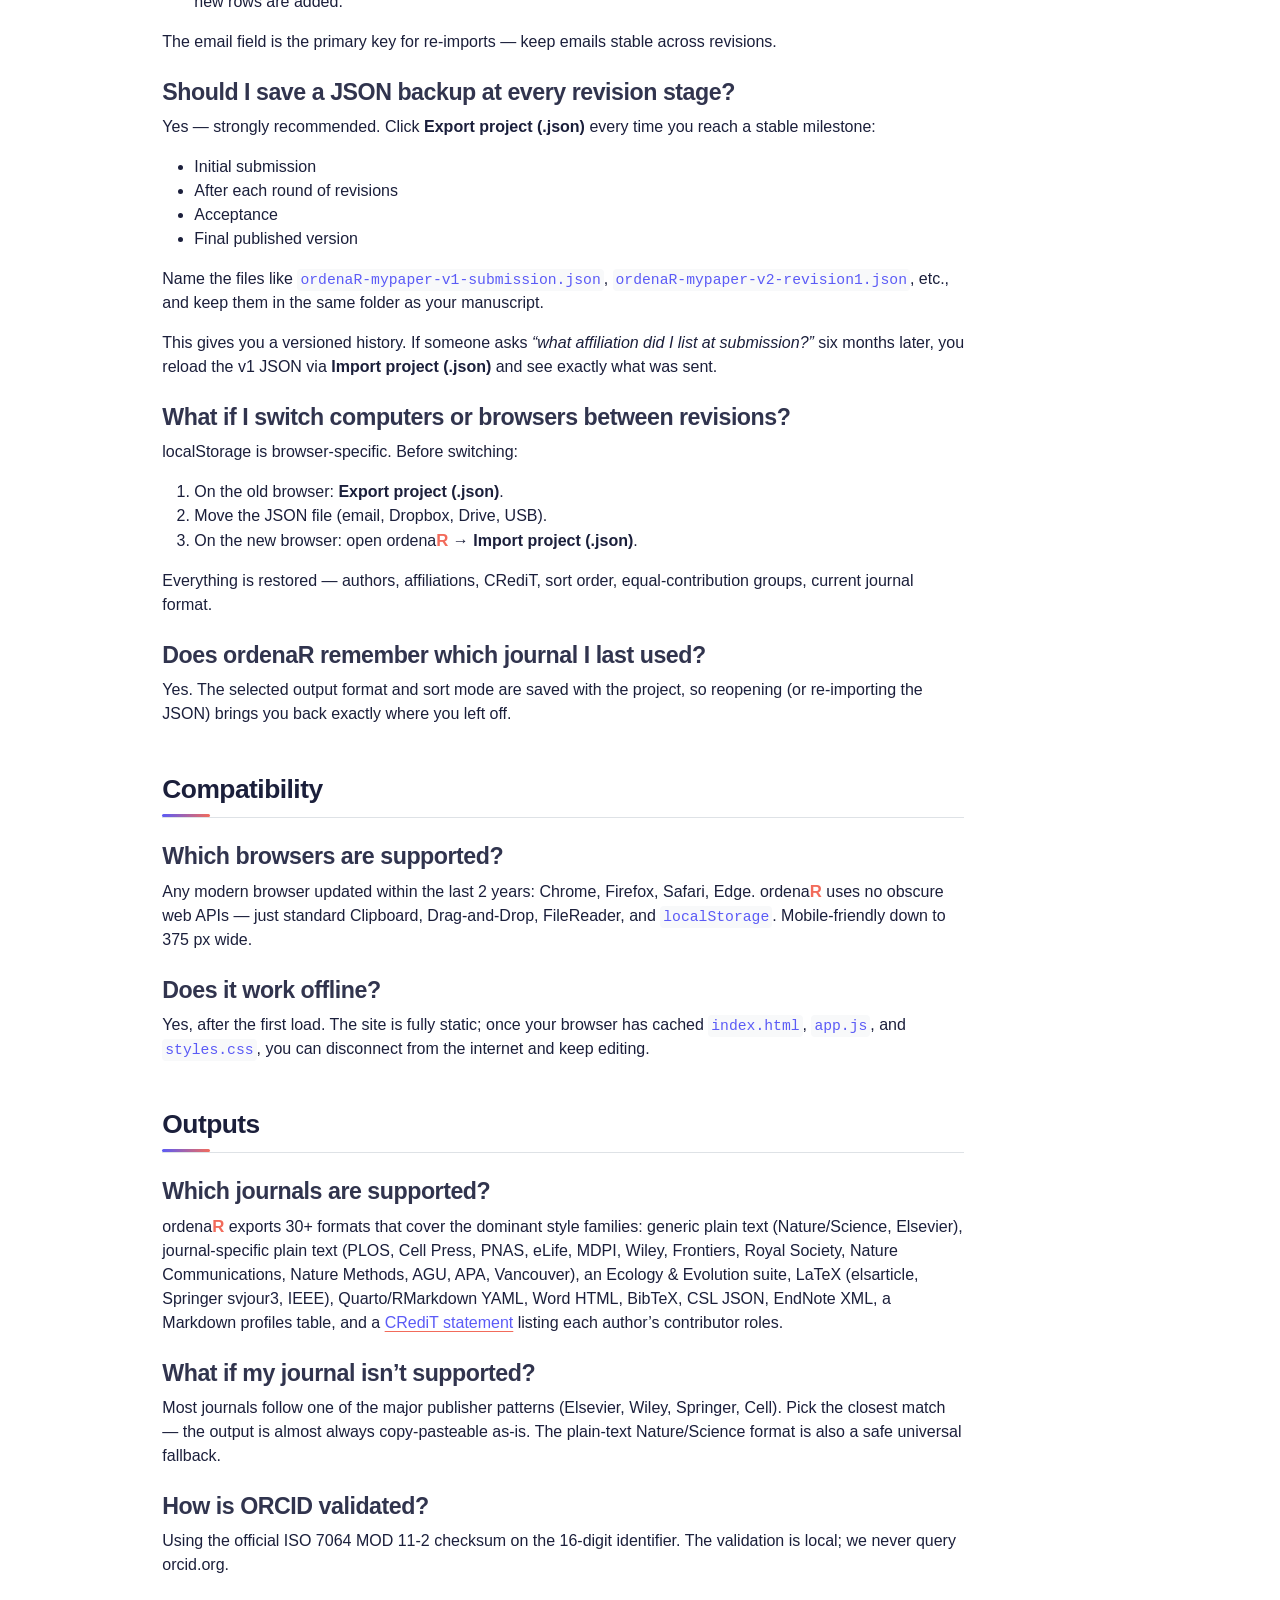
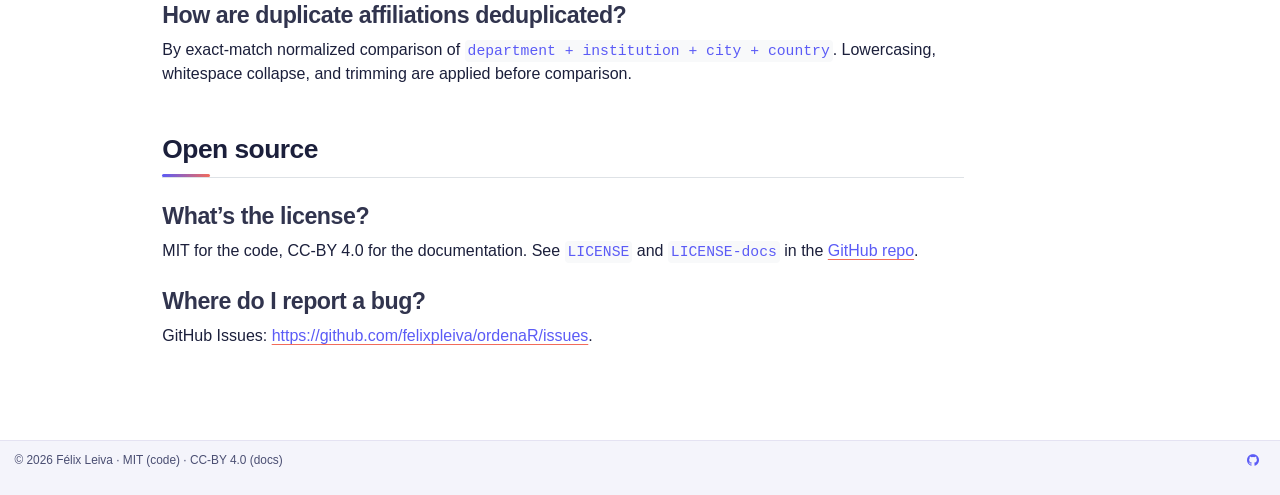
==== commit 37c9aab8: "Deploying to gh-pages from @ felixpleiva/ordenaR@858172f18e56839142f1442efdd64558ae52e850 🚀" ====
--- a/faq.html
+++ b/faq.html
@@ -142,6 +142,13 @@
   <li><a href="#how-do-i-handle-co-first-authors" id="toc-how-do-i-handle-co-first-authors" class="nav-link" data-scroll-target="#how-do-i-handle-co-first-authors">How do I handle co-first authors?</a></li>
   <li><a href="#can-i-have-multiple-equal-contribution-groups-e.g.-co-first-and-co-last" id="toc-can-i-have-multiple-equal-contribution-groups-e.g.-co-first-and-co-last" class="nav-link" data-scroll-target="#can-i-have-multiple-equal-contribution-groups-e.g.-co-first-and-co-last">Can I have multiple equal-contribution groups (e.g.&nbsp;co-first AND co-last)?</a></li>
   </ul></li>
+  <li><a href="#versioning-across-paper-revisions" id="toc-versioning-across-paper-revisions" class="nav-link" data-scroll-target="#versioning-across-paper-revisions">Versioning across paper revisions</a>
+  <ul class="collapse">
+  <li><a href="#my-paper-went-through-revisions-and-authors-changed-something.-do-i-have-to-ask-everyone-again" id="toc-my-paper-went-through-revisions-and-authors-changed-something.-do-i-have-to-ask-everyone-again" class="nav-link" data-scroll-target="#my-paper-went-through-revisions-and-authors-changed-something.-do-i-have-to-ask-everyone-again">My paper went through revisions and authors changed something. Do I have to ask everyone again?</a></li>
+  <li><a href="#should-i-save-a-json-backup-at-every-revision-stage" id="toc-should-i-save-a-json-backup-at-every-revision-stage" class="nav-link" data-scroll-target="#should-i-save-a-json-backup-at-every-revision-stage">Should I save a JSON backup at every revision stage?</a></li>
+  <li><a href="#what-if-i-switch-computers-or-browsers-between-revisions" id="toc-what-if-i-switch-computers-or-browsers-between-revisions" class="nav-link" data-scroll-target="#what-if-i-switch-computers-or-browsers-between-revisions">What if I switch computers or browsers between revisions?</a></li>
+  <li><a href="#does-ordenar-remember-which-journal-i-last-used" id="toc-does-ordenar-remember-which-journal-i-last-used" class="nav-link" data-scroll-target="#does-ordenar-remember-which-journal-i-last-used">Does ordenaR remember which journal I last used?</a></li>
+  </ul></li>
   <li><a href="#compatibility" id="toc-compatibility" class="nav-link" data-scroll-target="#compatibility">Compatibility</a>
   <ul class="collapse">
   <li><a href="#which-browsers-are-supported" id="toc-which-browsers-are-supported" class="nav-link" data-scroll-target="#which-browsers-are-supported">Which browsers are supported?</a></li>
@@ -225,6 +232,45 @@
 <section id="can-i-have-multiple-equal-contribution-groups-e.g.-co-first-and-co-last" class="level3">
 <h3 class="anchored" data-anchor-id="can-i-have-multiple-equal-contribution-groups-e.g.-co-first-and-co-last">Can I have multiple equal-contribution groups (e.g.&nbsp;co-first AND co-last)?</h3>
 <p>Yes. Use one symbol (<code>*</code>) for the co-first group and a different symbol (<code>†</code>) for the co-last group. The output formats handle each group independently.</p>
+</section>
+</section>
+<section id="versioning-across-paper-revisions" class="level2">
+<h2 class="anchored" data-anchor-id="versioning-across-paper-revisions">Versioning across paper revisions</h2>
+<section id="my-paper-went-through-revisions-and-authors-changed-something.-do-i-have-to-ask-everyone-again" class="level3">
+<h3 class="anchored" data-anchor-id="my-paper-went-through-revisions-and-authors-changed-something.-do-i-have-to-ask-everyone-again">My paper went through revisions and authors changed something. Do I have to ask everyone again?</h3>
+<p>No.&nbsp;Three possibilities, in order of effort:</p>
+<ol type="1">
+<li><strong>You know the change</strong> (typo, new email, reordered authors) → just edit the field directly in the app and re-export.</li>
+<li><strong>One coauthor changed their info</strong> (new affiliation, new ORCID, redistributed CRediT) → click <strong>✉ Invite via email</strong> on their card. The email is pre-filled with their <em>current</em> data inside the <code>=== ORDENAR ENTRY ===</code> markers. They edit only what changed and reply. You paste the reply into <strong>Paste invitation reply</strong> — ordena<span class="brand-r">R</span> matches them by email and updates the card.</li>
+<li><strong>Many changes / many new authors</strong> → maintain a master Excel/CSV. When something changes, update the sheet and re-import via <strong>Import from Excel/CSV</strong>. Existing authors are matched by email and updated; new rows are added.</li>
+</ol>
+<p>The email field is the primary key for re-imports — keep emails stable across revisions.</p>
+</section>
+<section id="should-i-save-a-json-backup-at-every-revision-stage" class="level3">
+<h3 class="anchored" data-anchor-id="should-i-save-a-json-backup-at-every-revision-stage">Should I save a JSON backup at every revision stage?</h3>
+<p>Yes — strongly recommended. Click <strong>Export project (.json)</strong> every time you reach a stable milestone:</p>
+<ul>
+<li>Initial submission</li>
+<li>After each round of revisions</li>
+<li>Acceptance</li>
+<li>Final published version</li>
+</ul>
+<p>Name the files like <code>ordenaR-mypaper-v1-submission.json</code>, <code>ordenaR-mypaper-v2-revision1.json</code>, etc., and keep them in the same folder as your manuscript.</p>
+<p>This gives you a versioned history. If someone asks <em>“what affiliation did I list at submission?”</em> six months later, you reload the v1 JSON via <strong>Import project (.json)</strong> and see exactly what was sent.</p>
+</section>
+<section id="what-if-i-switch-computers-or-browsers-between-revisions" class="level3">
+<h3 class="anchored" data-anchor-id="what-if-i-switch-computers-or-browsers-between-revisions">What if I switch computers or browsers between revisions?</h3>
+<p>localStorage is browser-specific. Before switching:</p>
+<ol type="1">
+<li>On the old browser: <strong>Export project (.json)</strong>.</li>
+<li>Move the JSON file (email, Dropbox, Drive, USB).</li>
+<li>On the new browser: open ordena<span class="brand-r">R</span> → <strong>Import project (.json)</strong>.</li>
+</ol>
+<p>Everything is restored — authors, affiliations, CRediT, sort order, equal-contribution groups, current journal format.</p>
+</section>
+<section id="does-ordenar-remember-which-journal-i-last-used" class="level3">
+<h3 class="anchored" data-anchor-id="does-ordenar-remember-which-journal-i-last-used">Does ordenaR remember which journal I last used?</h3>
+<p>Yes. The selected output format and sort mode are saved with the project, so reopening (or re-importing the JSON) brings you back exactly where you left off.</p>
 </section>
 </section>
 <section id="compatibility" class="level2">
